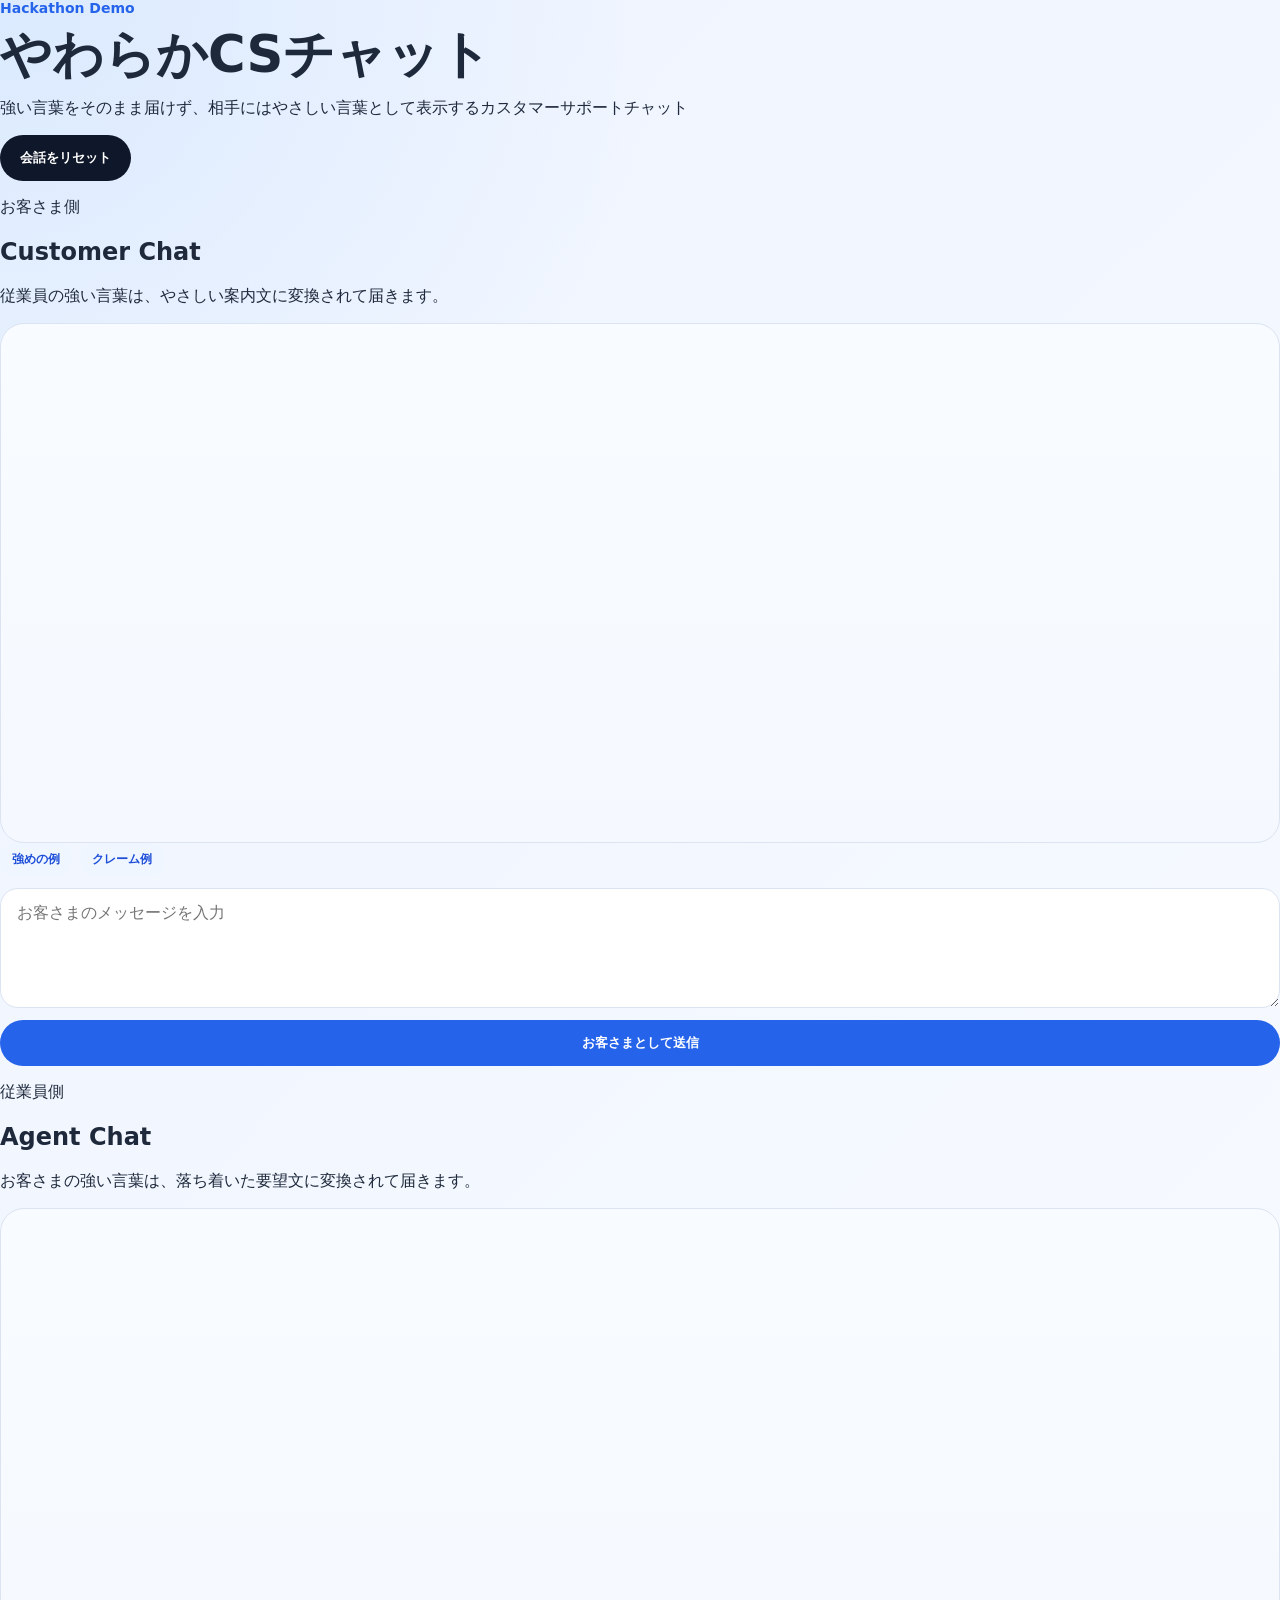
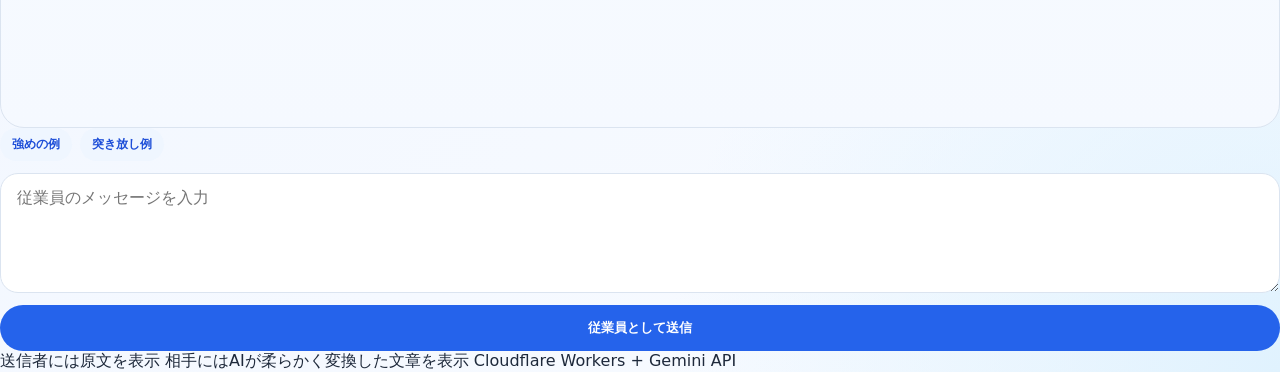
==== public/index.html @ aa4e340b "Refactor HTML structure for customer support chat" ====
<!DOCTYPE html>
<html lang="ja">
<head>
  <meta charset="UTF-8" />
  <meta name="viewport" content="width=device-width, initial-scale=1.0" />
  <title>やわらかCSチャット</title>
  <link rel="stylesheet" href="styles.css" />
</head>
<body>
  <main class="demo-page">
    <header class="top-bar">
      <div>
        <p class="eyebrow">Hackathon Demo</p>
        <h1>やわらかCSチャット</h1>
      </div>
      <p class="concept">
        強い言葉をそのまま届けず、相手にはやさしい言葉として表示するカスタマーサポートチャット
      </p>
      <button id="resetButton" class="reset-button" type="button">会話をリセット</button>
    </header>

    <section class="demo-grid">
      <!-- お客さま側 -->
      <section class="chat-panel customer-panel">
        <div class="panel-header">
          <div>
            <p class="role-chip customer">お客さま側</p>
            <h2>Customer Chat</h2>
          </div>
          <p class="panel-note">従業員の強い言葉は、やさしい案内文に変換されて届きます。</p>
        </div>

        <div id="customerMessages" class="message-list"></div>

        <form id="customerForm" class="composer">
          <div class="quick-row">
            <button type="button" class="quick-chip" data-target="customer" data-text="なんでまだ返事がないの？早くしてください。">
              強めの例
            </button>
            <button type="button" class="quick-chip" data-target="customer" data-text="説明がわかりにくいです。ちゃんと対応してください。">
              クレーム例
            </button>
          </div>

          <textarea
            id="customerInput"
            placeholder="お客さまのメッセージを入力"
            required
          ></textarea>

          <button id="customerSendButton" class="send-button customer-send" type="submit">
            お客さまとして送信
          </button>
        </form>
      </section>

      <!-- 従業員側 -->
      <section class="chat-panel agent-panel">
        <div class="panel-header">
          <div>
            <p class="role-chip agent">従業員側</p>
            <h2>Agent Chat</h2>
          </div>
          <p class="panel-note">お客さまの強い言葉は、落ち着いた要望文に変換されて届きます。</p>
        </div>

        <div id="agentMessages" class="message-list"></div>

        <form id="agentForm" class="composer">
          <div class="quick-row">
            <button type="button" class="quick-chip" data-target="agent" data-text="その言い方では対応できません。必要事項を先に送ってください。">
              強めの例
            </button>
            <button type="button" class="quick-chip" data-target="agent" data-text="こちらでは確認できません。自分で調べてください。">
              突き放し例
            </button>
          </div>

          <textarea
            id="agentInput"
            placeholder="従業員のメッセージを入力"
            required
          ></textarea>

          <button id="agentSendButton" class="send-button agent-send" type="submit">
            従業員として送信
          </button>
        </form>
      </section>
    </section>

    <footer class="bottom-caption">
      <span>送信者には原文を表示</span>
      <span>相手にはAIが柔らかく変換した文章を表示</span>
      <span>Cloudflare Workers + Gemini API</span>
    </footer>
  </main>

  <script src="script.js"></script>
</body>
</html>
---- public/styles.css ----
* {
  box-sizing: border-box;
}

:root {
  --bg1: #eef4ff;
  --bg2: #f8fbff;
  --card: rgba(255, 255, 255, 0.88);
  --line: #dbe4f0;
  --text: #1e293b;
  --sub: #64748b;
  --primary: #2563eb;
  --primary-soft: #dbeafe;
  --green: #16a34a;
  --green-soft: #dcfce7;
  --orange: #f59e0b;
  --orange-soft: #fef3c7;
  --shadow: 0 20px 50px rgba(15, 23, 42, 0.10);
}

body {
  margin: 0;
  font-family: system-ui, -apple-system, BlinkMacSystemFont, "Segoe UI", sans-serif;
  color: var(--text);
  background:
    radial-gradient(circle at top left, #dbeafe 0, transparent 28%),
    radial-gradient(circle at bottom right, #e0f2fe 0, transparent 26%),
    linear-gradient(135deg, var(--bg1), var(--bg2));
}

.page {
  width: min(1280px, 94%);
  margin: 0 auto;
  padding: 32px 0 48px;
}

.hero {
  display: grid;
  grid-template-columns: 1.5fr 1fr;
  gap: 24px;
  align-items: stretch;
  margin-bottom: 24px;
}

.hero-left,
.hero-right,
.chat-card,
.side-card {
  background: var(--card);
  border: 1px solid rgba(219, 228, 240, 0.9);
  border-radius: 28px;
  box-shadow: var(--shadow);
  backdrop-filter: blur(10px);
}

.hero-left {
  padding: 30px;
}

.hero-right {
  padding: 24px;
  display: flex;
  flex-direction: column;
  justify-content: space-between;
}

.eyebrow {
  margin: 0 0 10px;
  color: var(--primary);
  font-weight: 700;
  font-size: 14px;
}

h1 {
  margin: 0;
  font-size: clamp(30px, 4vw, 52px);
  line-height: 1.1;
}

.hero-text {
  margin: 16px 0 0;
  color: var(--sub);
  line-height: 1.8;
  max-width: 700px;
}

.role-box {
  display: grid;
  gap: 10px;
}

.role-label {
  font-size: 13px;
  color: var(--sub);
  font-weight: 700;
}

.role-badge {
  display: inline-flex;
  width: fit-content;
  padding: 10px 16px;
  border-radius: 999px;
  font-weight: 800;
  font-size: 14px;
}

.role-badge.customer {
  background: var(--orange-soft);
  color: #9a6700;
}

.role-badge.agent {
  background: var(--green-soft);
  color: #166534;
}

.room-chip {
  display: inline-flex;
  width: fit-content;
  padding: 8px 12px;
  border-radius: 999px;
  background: #eff6ff;
  color: #1d4ed8;
  font-size: 13px;
  font-weight: 700;
}

.tab-links {
  display: flex;
  flex-wrap: wrap;
  gap: 10px;
  margin-top: 18px;
}

.tab-link {
  text-decoration: none;
  background: #0f172a;
  color: #fff;
  padding: 12px 16px;
  border-radius: 999px;
  font-weight: 700;
  font-size: 14px;
}

.layout {
  display: grid;
  grid-template-columns: 1.7fr 0.9fr;
  gap: 24px;
}

.chat-card {
  padding: 20px;
  display: grid;
  gap: 16px;
}

.chat-header {
  display: flex;
  justify-content: space-between;
  align-items: flex-start;
  gap: 12px;
}

.chat-header h2 {
  margin: 0;
  font-size: 22px;
}

.chat-subtitle {
  margin: 8px 0 0;
  color: var(--sub);
  font-size: 14px;
}

.status-chip {
  white-space: nowrap;
  padding: 8px 12px;
  border-radius: 999px;
  background: var(--green-soft);
  color: #166534;
  font-size: 12px;
  font-weight: 800;
}

.message-list {
  height: 520px;
  overflow-y: auto;
  background: linear-gradient(180deg, #f8fbff, #f5f9ff);
  border: 1px solid var(--line);
  border-radius: 24px;
  padding: 18px;
  display: flex;
  flex-direction: column;
  gap: 14px;
}

.empty-state {
  margin: auto 0;
  text-align: center;
  color: var(--sub);
  line-height: 1.8;
}

.message-row {
  display: flex;
}

.message-row.self {
  justify-content: flex-end;
}

.message-row.other {
  justify-content: flex-start;
}

.message-bubble {
  max-width: 76%;
  padding: 14px 16px;
  border-radius: 22px;
  box-shadow: 0 8px 24px rgba(15, 23, 42, 0.05);
}

.message-row.self .message-bubble {
  background: #e0edff;
  color: #1e3a8a;
  border-bottom-right-radius: 8px;
}

.message-row.other .message-bubble {
  background: #ffffff;
  color: #1f2937;
  border: 1px solid #e5edf6;
  border-bottom-left-radius: 8px;
}

.message-meta {
  margin-bottom: 8px;
  font-size: 12px;
  color: var(--sub);
  font-weight: 700;
}

.message-text {
  line-height: 1.8;
  white-space: pre-wrap;
  word-break: break-word;
}

.ai-badge {
  display: inline-block;
  margin-top: 10px;
  padding: 5px 10px;
  border-radius: 999px;
  background: #ecfeff;
  color: #0f766e;
  font-size: 11px;
  font-weight: 800;
}

.composer {
  display: grid;
  gap: 12px;
}

.input-label {
  font-size: 14px;
  font-weight: 800;
}

.quick-row {
  display: flex;
  gap: 8px;
  flex-wrap: wrap;
}

.quick-chip {
  border: none;
  padding: 8px 12px;
  border-radius: 999px;
  background: #eff6ff;
  color: #1d4ed8;
  font-size: 12px;
  font-weight: 700;
  cursor: pointer;
}

textarea {
  width: 100%;
  min-height: 120px;
  resize: vertical;
  border: 1px solid var(--line);
  border-radius: 18px;
  padding: 14px 16px;
  font: inherit;
  color: var(--text);
  background: #fff;
  outline: none;
}

textarea:focus {
  border-color: #93c5fd;
  box-shadow: 0 0 0 4px rgba(147, 197, 253, 0.22);
}

.composer-footer {
  display: flex;
  justify-content: space-between;
  align-items: center;
  gap: 14px;
}

.helper-text {
  margin: 0;
  font-size: 13px;
  color: var(--sub);
  line-height: 1.7;
}

.send-button,
.reset-button {
  border: none;
  border-radius: 999px;
  padding: 14px 20px;
  font-weight: 800;
  cursor: pointer;
}

.send-button {
  background: var(--primary);
  color: #fff;
  min-width: 150px;
}

.send-button:disabled {
  opacity: 0.7;
  cursor: not-allowed;
}

.side-card {
  padding: 24px;
  display: grid;
  gap: 20px;
  align-content: start;
}

.side-card h3,
.side-card h4 {
  margin: 0;
}

.point-list,
.demo-box ol {
  margin: 0;
  padding-left: 20px;
  color: var(--sub);
  line-height: 1.8;
}

.demo-box {
  background: #f8fbff;
  border: 1px solid var(--line);
  border-radius: 18px;
  padding: 16px;
}

.reset-button {
  background: #0f172a;
  color: #fff;
}

@media (max-width: 980px) {
  .hero,
  .layout {
    grid-template-columns: 1fr;
  }

  .message-list {
    height: 420px;
  }
}

@media (max-width: 640px) {
  .page {
    width: 94%;
    padding: 18px 0 28px;
  }

  .hero-left,
  .hero-right,
  .chat-card,
  .side-card {
    border-radius: 22px;
  }

  .message-bubble {
    max-width: 90%;
  }

  .composer-footer {
    flex-direction: column;
    align-items: stretch;
  }

  .send-button,
  .reset-button {
    width: 100%;
  }
}

/* 上部の説明エリアを非表示 */
.hero {
  display: none;
}

/* 上部を消した分、余白を調整 */
.page {
  padding-top: 24px;
}
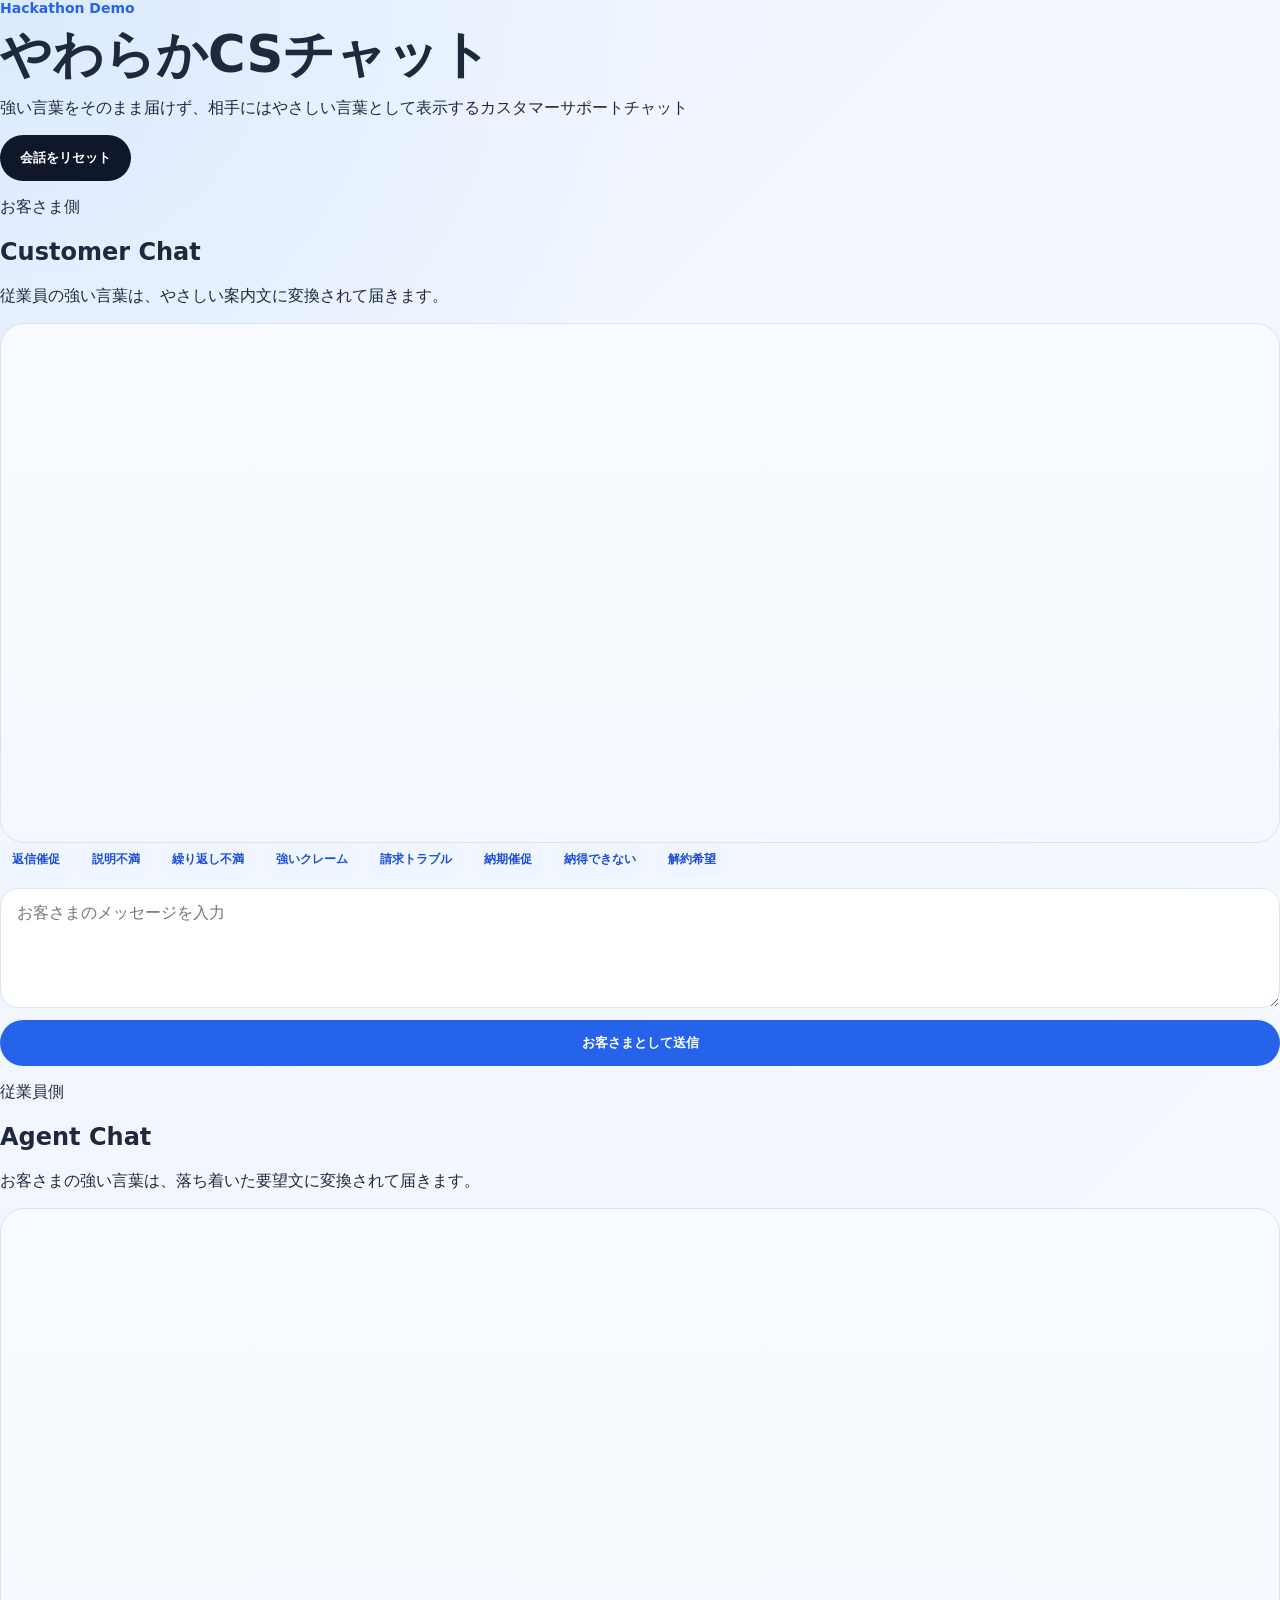
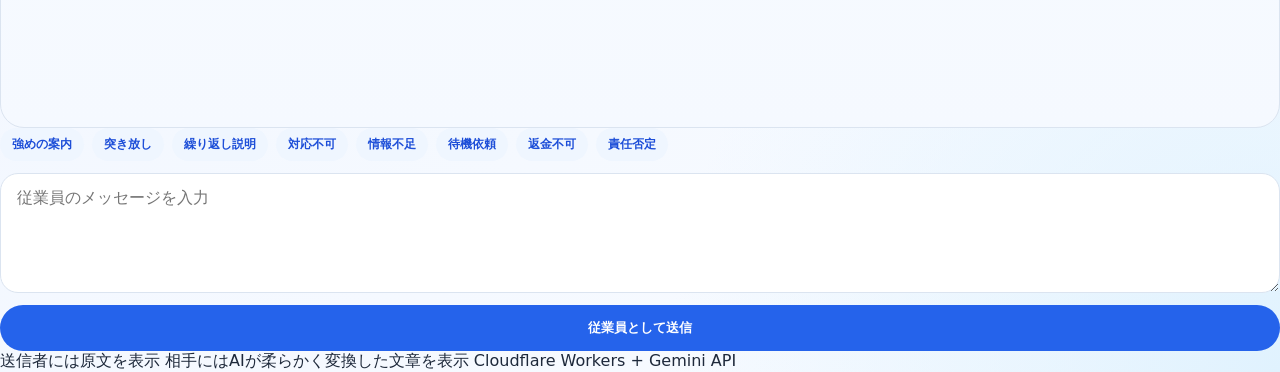
==== commit 6cc74d2b: "Improve layout and button text in index.html Refactor HTML structure and update button labels for cl" ====
--- a/public/index.html
+++ b/public/index.html
@@ -9,14 +9,18 @@
 <body>
   <main class="demo-page">
     <header class="top-bar">
-      <div>
+      <div class="title-area">
         <p class="eyebrow">Hackathon Demo</p>
         <h1>やわらかCSチャット</h1>
       </div>
+
       <p class="concept">
         強い言葉をそのまま届けず、相手にはやさしい言葉として表示するカスタマーサポートチャット
       </p>
-      <button id="resetButton" class="reset-button" type="button">会話をリセット</button>
+
+      <button id="resetButton" class="reset-button" type="button">
+        会話をリセット
+      </button>
     </header>
 
     <section class="demo-grid">
@@ -27,18 +31,85 @@
             <p class="role-chip customer">お客さま側</p>
             <h2>Customer Chat</h2>
           </div>
-          <p class="panel-note">従業員の強い言葉は、やさしい案内文に変換されて届きます。</p>
+          <p class="panel-note">
+            従業員の強い言葉は、やさしい案内文に変換されて届きます。
+          </p>
         </div>
 
         <div id="customerMessages" class="message-list"></div>
 
         <form id="customerForm" class="composer">
           <div class="quick-row">
-            <button type="button" class="quick-chip" data-target="customer" data-text="なんでまだ返事がないの？早くしてください。">
-              強めの例
-            </button>
-            <button type="button" class="quick-chip" data-target="customer" data-text="説明がわかりにくいです。ちゃんと対応してください。">
-              クレーム例
+            <button
+              type="button"
+              class="quick-chip"
+              data-target="customer"
+              data-text="なんでまだ返事がないの？早くしてください。"
+            >
+              返信催促
+            </button>
+
+            <button
+              type="button"
+              class="quick-chip"
+              data-target="customer"
+              data-text="説明がわかりにくいです。ちゃんと対応してください。"
+            >
+              説明不満
+            </button>
+
+            <button
+              type="button"
+              class="quick-chip"
+              data-target="customer"
+              data-text="前にも言いましたよね？何回同じことを聞くんですか？"
+            >
+              繰り返し不満
+            </button>
+
+            <button
+              type="button"
+              class="quick-chip"
+              data-target="customer"
+              data-text="この対応はひどすぎます。責任者を出してください。"
+            >
+              強いクレーム
+            </button>
+
+            <button
+              type="button"
+              class="quick-chip"
+              data-target="customer"
+              data-text="請求金額がおかしいです。すぐに確認してください。"
+            >
+              請求トラブル
+            </button>
+
+            <button
+              type="button"
+              class="quick-chip"
+              data-target="customer"
+              data-text="いつまで待たせるんですか？今日中に対応してください。"
+            >
+              納期催促
+            </button>
+
+            <button
+              type="button"
+              class="quick-chip"
+              data-target="customer"
+              data-text="全然納得できません。ちゃんと説明してください。"
+            >
+              納得できない
+            </button>
+
+            <button
+              type="button"
+              class="quick-chip"
+              data-target="customer"
+              data-text="もういいです。解約したいので手続きを進めてください。"
+            >
+              解約希望
             </button>
           </div>
 
@@ -61,18 +132,85 @@
             <p class="role-chip agent">従業員側</p>
             <h2>Agent Chat</h2>
           </div>
-          <p class="panel-note">お客さまの強い言葉は、落ち着いた要望文に変換されて届きます。</p>
+          <p class="panel-note">
+            お客さまの強い言葉は、落ち着いた要望文に変換されて届きます。
+          </p>
         </div>
 
         <div id="agentMessages" class="message-list"></div>
 
         <form id="agentForm" class="composer">
           <div class="quick-row">
-            <button type="button" class="quick-chip" data-target="agent" data-text="その言い方では対応できません。必要事項を先に送ってください。">
-              強めの例
-            </button>
-            <button type="button" class="quick-chip" data-target="agent" data-text="こちらでは確認できません。自分で調べてください。">
-              突き放し例
+            <button
+              type="button"
+              class="quick-chip"
+              data-target="agent"
+              data-text="その言い方では対応できません。必要事項を先に送ってください。"
+            >
+              強めの案内
+            </button>
+
+            <button
+              type="button"
+              class="quick-chip"
+              data-target="agent"
+              data-text="こちらでは確認できません。自分で調べてください。"
+            >
+              突き放し
+            </button>
+
+            <button
+              type="button"
+              class="quick-chip"
+              data-target="agent"
+              data-text="何度も同じ説明をしています。もう一度確認してください。"
+            >
+              繰り返し説明
+            </button>
+
+            <button
+              type="button"
+              class="quick-chip"
+              data-target="agent"
+              data-text="それは対応できません。規約に書いてあります。"
+            >
+              対応不可
+            </button>
+
+            <button
+              type="button"
+              class="quick-chip"
+              data-target="agent"
+              data-text="情報が足りないので、これでは調査できません。"
+            >
+              情報不足
+            </button>
+
+            <button
+              type="button"
+              class="quick-chip"
+              data-target="agent"
+              data-text="順番に対応しているので待ってください。"
+            >
+              待機依頼
+            </button>
+
+            <button
+              type="button"
+              class="quick-chip"
+              data-target="agent"
+              data-text="返金はできません。ご了承ください。"
+            >
+              返金不可
+            </button>
+
+            <button
+              type="button"
+              class="quick-chip"
+              data-target="agent"
+              data-text="こちらのミスではないため、対応できません。"
+            >
+              責任否定
             </button>
           </div>
 
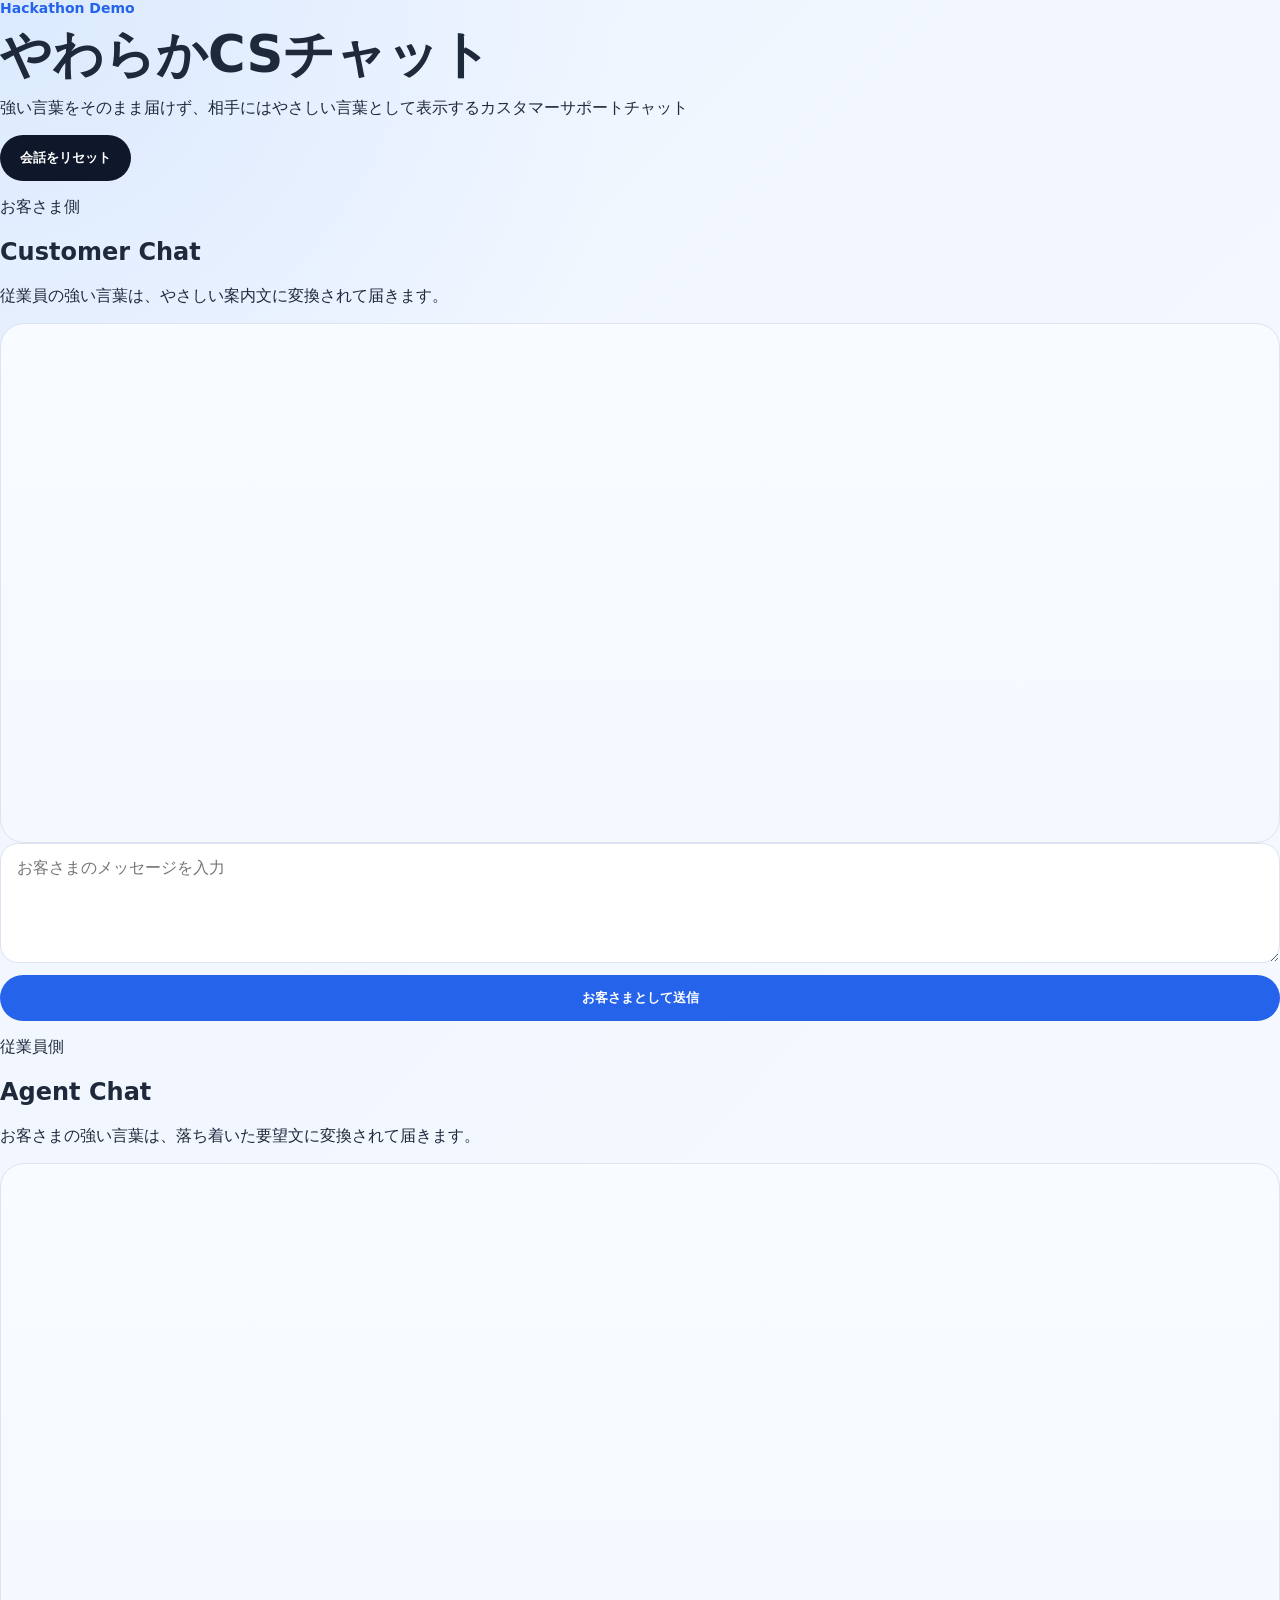
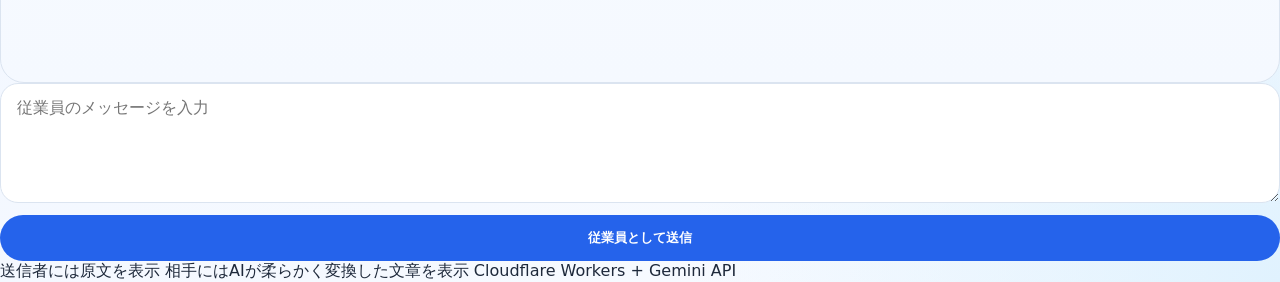
==== commit bf6f13a7: "Update index.html" ====
--- a/public/index.html
+++ b/public/index.html
@@ -39,80 +39,6 @@
         <div id="customerMessages" class="message-list"></div>
 
         <form id="customerForm" class="composer">
-          <div class="quick-row">
-            <button
-              type="button"
-              class="quick-chip"
-              data-target="customer"
-              data-text="なんでまだ返事がないの？早くしてください。"
-            >
-              返信催促
-            </button>
-
-            <button
-              type="button"
-              class="quick-chip"
-              data-target="customer"
-              data-text="説明がわかりにくいです。ちゃんと対応してください。"
-            >
-              説明不満
-            </button>
-
-            <button
-              type="button"
-              class="quick-chip"
-              data-target="customer"
-              data-text="前にも言いましたよね？何回同じことを聞くんですか？"
-            >
-              繰り返し不満
-            </button>
-
-            <button
-              type="button"
-              class="quick-chip"
-              data-target="customer"
-              data-text="この対応はひどすぎます。責任者を出してください。"
-            >
-              強いクレーム
-            </button>
-
-            <button
-              type="button"
-              class="quick-chip"
-              data-target="customer"
-              data-text="請求金額がおかしいです。すぐに確認してください。"
-            >
-              請求トラブル
-            </button>
-
-            <button
-              type="button"
-              class="quick-chip"
-              data-target="customer"
-              data-text="いつまで待たせるんですか？今日中に対応してください。"
-            >
-              納期催促
-            </button>
-
-            <button
-              type="button"
-              class="quick-chip"
-              data-target="customer"
-              data-text="全然納得できません。ちゃんと説明してください。"
-            >
-              納得できない
-            </button>
-
-            <button
-              type="button"
-              class="quick-chip"
-              data-target="customer"
-              data-text="もういいです。解約したいので手続きを進めてください。"
-            >
-              解約希望
-            </button>
-          </div>
-
           <textarea
             id="customerInput"
             placeholder="お客さまのメッセージを入力"
@@ -140,80 +66,6 @@
         <div id="agentMessages" class="message-list"></div>
 
         <form id="agentForm" class="composer">
-          <div class="quick-row">
-            <button
-              type="button"
-              class="quick-chip"
-              data-target="agent"
-              data-text="その言い方では対応できません。必要事項を先に送ってください。"
-            >
-              強めの案内
-            </button>
-
-            <button
-              type="button"
-              class="quick-chip"
-              data-target="agent"
-              data-text="こちらでは確認できません。自分で調べてください。"
-            >
-              突き放し
-            </button>
-
-            <button
-              type="button"
-              class="quick-chip"
-              data-target="agent"
-              data-text="何度も同じ説明をしています。もう一度確認してください。"
-            >
-              繰り返し説明
-            </button>
-
-            <button
-              type="button"
-              class="quick-chip"
-              data-target="agent"
-              data-text="それは対応できません。規約に書いてあります。"
-            >
-              対応不可
-            </button>
-
-            <button
-              type="button"
-              class="quick-chip"
-              data-target="agent"
-              data-text="情報が足りないので、これでは調査できません。"
-            >
-              情報不足
-            </button>
-
-            <button
-              type="button"
-              class="quick-chip"
-              data-target="agent"
-              data-text="順番に対応しているので待ってください。"
-            >
-              待機依頼
-            </button>
-
-            <button
-              type="button"
-              class="quick-chip"
-              data-target="agent"
-              data-text="返金はできません。ご了承ください。"
-            >
-              返金不可
-            </button>
-
-            <button
-              type="button"
-              class="quick-chip"
-              data-target="agent"
-              data-text="こちらのミスではないため、対応できません。"
-            >
-              責任否定
-            </button>
-          </div>
-
           <textarea
             id="agentInput"
             placeholder="従業員のメッセージを入力"
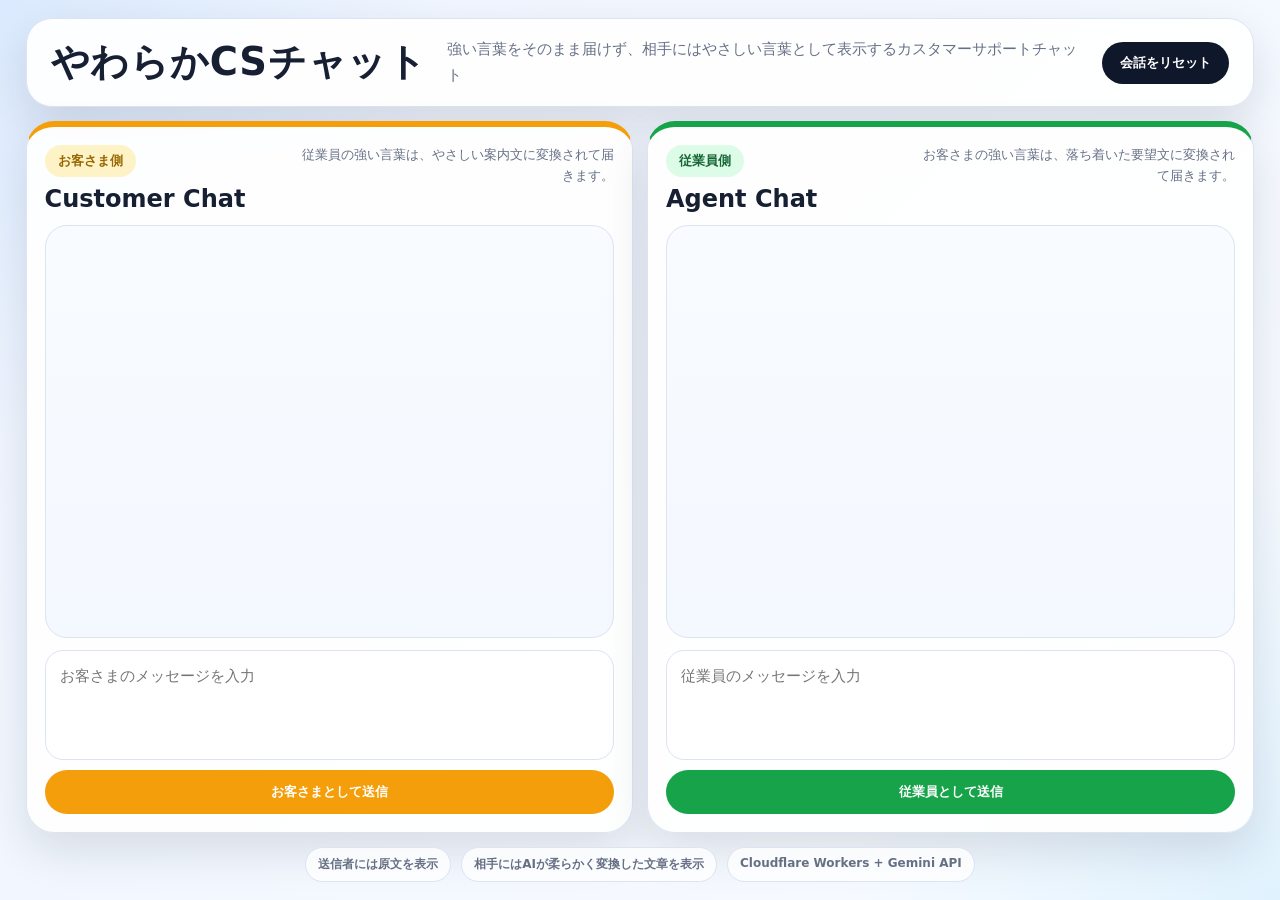
==== commit 231c34db: "Update index.html" ====
--- a/public/index.html
+++ b/public/index.html
@@ -10,7 +10,6 @@
   <main class="demo-page">
     <header class="top-bar">
       <div class="title-area">
-        <p class="eyebrow">Hackathon Demo</p>
         <h1>やわらかCSチャット</h1>
       </div>
 
--- a/public/styles.css
+++ b/public/styles.css
@@ -3,204 +3,205 @@
 }
 
 :root {
-  --bg1: #eef4ff;
-  --bg2: #f8fbff;
-  --card: rgba(255, 255, 255, 0.88);
+  --bg: #eef4ff;
+  --card: rgba(255, 255, 255, 0.94);
   --line: #dbe4f0;
-  --text: #1e293b;
-  --sub: #64748b;
-  --primary: #2563eb;
-  --primary-soft: #dbeafe;
+  --text: #172033;
+  --sub: #667085;
+
+  --blue: #2563eb;
+  --blue-soft: #dbeafe;
+
+  --orange: #f59e0b;
+  --orange-soft: #fef3c7;
+
   --green: #16a34a;
   --green-soft: #dcfce7;
-  --orange: #f59e0b;
-  --orange-soft: #fef3c7;
-  --shadow: 0 20px 50px rgba(15, 23, 42, 0.10);
-}
-
+
+  --dark: #0f172a;
+  --shadow: 0 18px 45px rgba(15, 23, 42, 0.12);
+}
+
+html,
 body {
   margin: 0;
+  min-height: 100%;
   font-family: system-ui, -apple-system, BlinkMacSystemFont, "Segoe UI", sans-serif;
   color: var(--text);
   background:
     radial-gradient(circle at top left, #dbeafe 0, transparent 28%),
-    radial-gradient(circle at bottom right, #e0f2fe 0, transparent 26%),
-    linear-gradient(135deg, var(--bg1), var(--bg2));
-}
-
-.page {
-  width: min(1280px, 94%);
+    radial-gradient(circle at bottom right, #e0f2fe 0, transparent 28%),
+    linear-gradient(135deg, #eef4ff, #f8fbff);
+}
+
+body {
+  overflow: hidden;
+}
+
+.demo-page {
+  width: min(1480px, 96vw);
+  height: 100vh;
   margin: 0 auto;
-  padding: 32px 0 48px;
-}
-
-.hero {
+  padding: 18px 0;
   display: grid;
-  grid-template-columns: 1.5fr 1fr;
-  gap: 24px;
-  align-items: stretch;
-  margin-bottom: 24px;
-}
-
-.hero-left,
-.hero-right,
-.chat-card,
-.side-card {
+  grid-template-rows: auto 1fr auto;
+  gap: 14px;
+}
+
+.top-bar {
+  display: grid;
+  grid-template-columns: auto 1fr auto;
+  align-items: center;
+  gap: 20px;
   background: var(--card);
-  border: 1px solid rgba(219, 228, 240, 0.9);
+  border: 1px solid var(--line);
+  border-radius: 26px;
+  padding: 18px 24px;
+  box-shadow: var(--shadow);
+}
+
+.title-area {
+  min-width: 360px;
+}
+
+.eyebrow {
+  margin: 0 0 4px;
+  color: var(--blue);
+  font-size: 13px;
+  font-weight: 800;
+  letter-spacing: 0.04em;
+}
+
+h1 {
+  margin: 0;
+  font-size: clamp(28px, 3vw, 44px);
+  line-height: 1.1;
+  letter-spacing: 0.02em;
+}
+
+.concept {
+  margin: 0;
+  color: var(--sub);
+  line-height: 1.7;
+  font-size: 15px;
+}
+
+.reset-button {
+  border: none;
+  border-radius: 999px;
+  padding: 12px 18px;
+  background: var(--dark);
+  color: #fff;
+  font-weight: 800;
+  cursor: pointer;
+  white-space: nowrap;
+  transition: transform 0.15s ease, opacity 0.15s ease;
+}
+
+.reset-button:hover {
+  transform: translateY(-1px);
+}
+
+.demo-grid {
+  min-height: 0;
+  display: grid;
+  grid-template-columns: 1fr 1fr;
+  gap: 14px;
+}
+
+.chat-panel {
+  min-height: 0;
+  display: grid;
+  grid-template-rows: auto 1fr auto;
+  gap: 12px;
+  background: var(--card);
+  border: 1px solid var(--line);
   border-radius: 28px;
+  padding: 18px;
   box-shadow: var(--shadow);
-  backdrop-filter: blur(10px);
-}
-
-.hero-left {
-  padding: 30px;
-}
-
-.hero-right {
-  padding: 24px;
+}
+
+.customer-panel {
+  border-top: 6px solid var(--orange);
+}
+
+.agent-panel {
+  border-top: 6px solid var(--green);
+}
+
+.panel-header {
+  display: flex;
+  justify-content: space-between;
+  gap: 14px;
+  align-items: flex-start;
+}
+
+.panel-header h2 {
+  margin: 8px 0 0;
+  font-size: 24px;
+}
+
+.role-chip {
+  display: inline-flex;
+  width: fit-content;
+  margin: 0;
+  padding: 7px 13px;
+  border-radius: 999px;
+  font-size: 13px;
+  font-weight: 900;
+}
+
+.role-chip.customer {
+  background: var(--orange-soft);
+  color: #9a6700;
+}
+
+.role-chip.agent {
+  background: var(--green-soft);
+  color: #166534;
+}
+
+.panel-note {
+  max-width: 320px;
+  margin: 0;
+  color: var(--sub);
+  font-size: 13px;
+  line-height: 1.6;
+  text-align: right;
+}
+
+.message-list {
+  min-height: 0;
+  overflow-y: auto;
   display: flex;
   flex-direction: column;
-  justify-content: space-between;
-}
-
-.eyebrow {
-  margin: 0 0 10px;
-  color: var(--primary);
-  font-weight: 700;
-  font-size: 14px;
-}
-
-h1 {
-  margin: 0;
-  font-size: clamp(30px, 4vw, 52px);
-  line-height: 1.1;
-}
-
-.hero-text {
-  margin: 16px 0 0;
-  color: var(--sub);
-  line-height: 1.8;
-  max-width: 700px;
-}
-
-.role-box {
-  display: grid;
-  gap: 10px;
-}
-
-.role-label {
-  font-size: 13px;
-  color: var(--sub);
-  font-weight: 700;
-}
-
-.role-badge {
-  display: inline-flex;
-  width: fit-content;
-  padding: 10px 16px;
-  border-radius: 999px;
-  font-weight: 800;
-  font-size: 14px;
-}
-
-.role-badge.customer {
-  background: var(--orange-soft);
-  color: #9a6700;
-}
-
-.role-badge.agent {
-  background: var(--green-soft);
-  color: #166534;
-}
-
-.room-chip {
-  display: inline-flex;
-  width: fit-content;
-  padding: 8px 12px;
-  border-radius: 999px;
-  background: #eff6ff;
-  color: #1d4ed8;
-  font-size: 13px;
-  font-weight: 700;
-}
-
-.tab-links {
-  display: flex;
-  flex-wrap: wrap;
-  gap: 10px;
-  margin-top: 18px;
-}
-
-.tab-link {
-  text-decoration: none;
-  background: #0f172a;
-  color: #fff;
-  padding: 12px 16px;
-  border-radius: 999px;
-  font-weight: 700;
-  font-size: 14px;
-}
-
-.layout {
-  display: grid;
-  grid-template-columns: 1.7fr 0.9fr;
-  gap: 24px;
-}
-
-.chat-card {
-  padding: 20px;
-  display: grid;
-  gap: 16px;
-}
-
-.chat-header {
-  display: flex;
-  justify-content: space-between;
-  align-items: flex-start;
   gap: 12px;
-}
-
-.chat-header h2 {
-  margin: 0;
-  font-size: 22px;
-}
-
-.chat-subtitle {
-  margin: 8px 0 0;
-  color: var(--sub);
-  font-size: 14px;
-}
-
-.status-chip {
-  white-space: nowrap;
-  padding: 8px 12px;
-  border-radius: 999px;
-  background: var(--green-soft);
-  color: #166534;
-  font-size: 12px;
-  font-weight: 800;
-}
-
-.message-list {
-  height: 520px;
-  overflow-y: auto;
-  background: linear-gradient(180deg, #f8fbff, #f5f9ff);
+  padding: 16px;
+  background: linear-gradient(180deg, #f8fbff, #f4f8ff);
   border: 1px solid var(--line);
-  border-radius: 24px;
-  padding: 18px;
-  display: flex;
-  flex-direction: column;
-  gap: 14px;
+  border-radius: 22px;
+}
+
+.message-list::-webkit-scrollbar {
+  width: 8px;
+}
+
+.message-list::-webkit-scrollbar-thumb {
+  background: #cbd5e1;
+  border-radius: 999px;
 }
 
 .empty-state {
-  margin: auto 0;
+  margin: auto;
   text-align: center;
   color: var(--sub);
   line-height: 1.8;
 }
 
+.empty-state p {
+  margin: 4px 0;
+}
+
 .message-row {
   display: flex;
 }
@@ -214,87 +215,78 @@
 }
 
 .message-bubble {
-  max-width: 76%;
-  padding: 14px 16px;
-  border-radius: 22px;
-  box-shadow: 0 8px 24px rgba(15, 23, 42, 0.05);
+  max-width: 78%;
+  padding: 12px 14px;
+  border-radius: 20px;
+  box-shadow: 0 8px 22px rgba(15, 23, 42, 0.06);
 }
 
 .message-row.self .message-bubble {
   background: #e0edff;
   color: #1e3a8a;
-  border-bottom-right-radius: 8px;
+  border-bottom-right-radius: 7px;
 }
 
 .message-row.other .message-bubble {
   background: #ffffff;
   color: #1f2937;
   border: 1px solid #e5edf6;
-  border-bottom-left-radius: 8px;
+  border-bottom-left-radius: 7px;
 }
 
 .message-meta {
-  margin-bottom: 8px;
-  font-size: 12px;
+  margin-bottom: 6px;
+  font-size: 11px;
   color: var(--sub);
-  font-weight: 700;
+  font-weight: 800;
 }
 
 .message-text {
-  line-height: 1.8;
+  font-size: 15px;
+  line-height: 1.7;
   white-space: pre-wrap;
   word-break: break-word;
 }
 
 .ai-badge {
   display: inline-block;
-  margin-top: 10px;
-  padding: 5px 10px;
+  margin-top: 8px;
+  padding: 5px 9px;
   border-radius: 999px;
   background: #ecfeff;
   color: #0f766e;
-  font-size: 11px;
-  font-weight: 800;
+  font-size: 10px;
+  font-weight: 900;
+}
+
+.original-badge {
+  display: inline-block;
+  margin-top: 8px;
+  padding: 5px 9px;
+  border-radius: 999px;
+  background: #eff6ff;
+  color: #1d4ed8;
+  font-size: 10px;
+  font-weight: 900;
 }
 
 .composer {
   display: grid;
-  gap: 12px;
-}
-
-.input-label {
-  font-size: 14px;
-  font-weight: 800;
-}
-
-.quick-row {
-  display: flex;
-  gap: 8px;
-  flex-wrap: wrap;
-}
-
-.quick-chip {
-  border: none;
-  padding: 8px 12px;
-  border-radius: 999px;
-  background: #eff6ff;
-  color: #1d4ed8;
-  font-size: 12px;
-  font-weight: 700;
-  cursor: pointer;
+  gap: 10px;
 }
 
 textarea {
   width: 100%;
-  min-height: 120px;
-  resize: vertical;
+  height: 110px;
+  resize: none;
   border: 1px solid var(--line);
   border-radius: 18px;
-  padding: 14px 16px;
+  padding: 13px 14px;
   font: inherit;
-  color: var(--text);
+  font-size: 15px;
+  line-height: 1.6;
+  outline: none;
   background: #fff;
-  outline: none;
 }
 
 textarea:focus {
@@ -302,118 +294,111 @@
   box-shadow: 0 0 0 4px rgba(147, 197, 253, 0.22);
 }
 
-.composer-footer {
+.send-button {
+  border: none;
+  border-radius: 999px;
+  padding: 13px 18px;
+  color: #fff;
+  font-weight: 900;
+  cursor: pointer;
+  transition: transform 0.15s ease, opacity 0.15s ease;
+}
+
+.send-button:hover {
+  transform: translateY(-1px);
+}
+
+.send-button:disabled {
+  opacity: 0.65;
+  cursor: not-allowed;
+  transform: none;
+}
+
+.customer-send {
+  background: var(--orange);
+}
+
+.agent-send {
+  background: var(--green);
+}
+
+.bottom-caption {
   display: flex;
-  justify-content: space-between;
-  align-items: center;
-  gap: 14px;
-}
-
-.helper-text {
-  margin: 0;
-  font-size: 13px;
+  justify-content: center;
+  gap: 10px;
+  flex-wrap: wrap;
+}
+
+.bottom-caption span {
+  display: inline-flex;
+  padding: 8px 12px;
+  border-radius: 999px;
+  background: rgba(255, 255, 255, 0.8);
+  border: 1px solid var(--line);
   color: var(--sub);
-  line-height: 1.7;
-}
-
-.send-button,
-.reset-button {
-  border: none;
-  border-radius: 999px;
-  padding: 14px 20px;
+  font-size: 12px;
   font-weight: 800;
-  cursor: pointer;
-}
-
-.send-button {
-  background: var(--primary);
-  color: #fff;
-  min-width: 150px;
-}
-
-.send-button:disabled {
-  opacity: 0.7;
-  cursor: not-allowed;
-}
-
-.side-card {
-  padding: 24px;
-  display: grid;
-  gap: 20px;
-  align-content: start;
-}
-
-.side-card h3,
-.side-card h4 {
-  margin: 0;
-}
-
-.point-list,
-.demo-box ol {
-  margin: 0;
-  padding-left: 20px;
-  color: var(--sub);
-  line-height: 1.8;
-}
-
-.demo-box {
-  background: #f8fbff;
-  border: 1px solid var(--line);
-  border-radius: 18px;
-  padding: 16px;
-}
-
-.reset-button {
-  background: #0f172a;
-  color: #fff;
-}
-
-@media (max-width: 980px) {
-  .hero,
-  .layout {
+}
+
+@media (max-width: 1100px) {
+  body {
+    overflow: auto;
+  }
+
+  .demo-page {
+    height: auto;
+  }
+
+  .top-bar {
     grid-template-columns: 1fr;
   }
 
+  .title-area {
+    min-width: 0;
+  }
+
+  .demo-grid {
+    grid-template-columns: 1fr;
+  }
+
   .message-list {
-    height: 420px;
+    height: 360px;
+  }
+
+  .panel-note {
+    text-align: left;
   }
 }
 
 @media (max-width: 640px) {
-  .page {
-    width: 94%;
-    padding: 18px 0 28px;
-  }
-
-  .hero-left,
-  .hero-right,
-  .chat-card,
-  .side-card {
+  .demo-page {
+    width: 94vw;
+    padding: 12px 0;
+  }
+
+  .top-bar,
+  .chat-panel {
     border-radius: 22px;
+    padding: 16px;
+  }
+
+  h1 {
+    font-size: 30px;
+  }
+
+  .concept {
+    font-size: 14px;
+  }
+
+  .panel-header {
+    flex-direction: column;
   }
 
   .message-bubble {
-    max-width: 90%;
-  }
-
-  .composer-footer {
-    flex-direction: column;
-    align-items: stretch;
-  }
-
-  .send-button,
-  .reset-button {
-    width: 100%;
-  }
-}
-
-/* 上部の説明エリアを非表示 */
-.hero {
-  display: none;
-}
-
-/* 上部を消した分、余白を調整 */
-.page {
-  padding-top: 24px;
-}
-
+    max-width: 92%;
+  }
+
+  .bottom-caption {
+    display: none;
+  }
+}
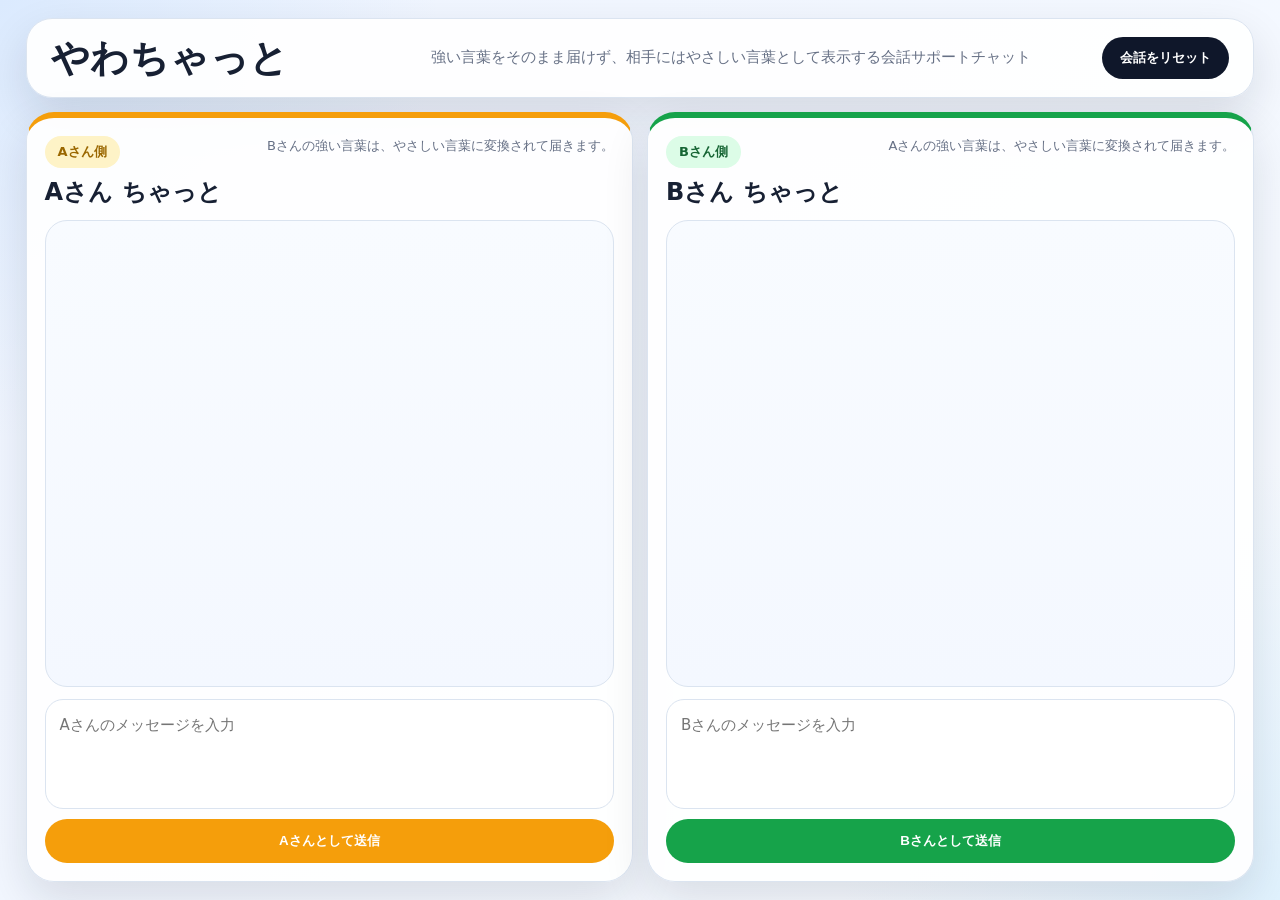
==== commit 61bede9f: "Change 'Chat' to 'ちゃっと' in index.html" ====
--- a/public/index.html
+++ b/public/index.html
@@ -3,18 +3,18 @@
 <head>
   <meta charset="UTF-8" />
   <meta name="viewport" content="width=device-width, initial-scale=1.0" />
-  <title>やわらかCSチャット</title>
+  <title>やわらか会話チャット</title>
   <link rel="stylesheet" href="styles.css" />
 </head>
 <body>
   <main class="demo-page">
     <header class="top-bar">
       <div class="title-area">
-        <h1>やわらかCSチャット</h1>
+        <h1>やわちゃっと</h1>
       </div>
 
       <p class="concept">
-        強い言葉をそのまま届けず、相手にはやさしい言葉として表示するカスタマーサポートチャット
+        強い言葉をそのまま届けず、相手にはやさしい言葉として表示する会話サポートチャット
       </p>
 
       <button id="resetButton" class="reset-button" type="button">
@@ -23,15 +23,15 @@
     </header>
 
     <section class="demo-grid">
-      <!-- お客さま側 -->
+      <!-- Aさん側 -->
       <section class="chat-panel customer-panel">
         <div class="panel-header">
           <div>
-            <p class="role-chip customer">お客さま側</p>
-            <h2>Customer Chat</h2>
+            <p class="role-chip customer">Aさん側</p>
+            <h2>Aさん ちゃっと</h2>
           </div>
           <p class="panel-note">
-            従業員の強い言葉は、やさしい案内文に変換されて届きます。
+            Bさんの強い言葉は、やさしい言葉に変換されて届きます。
           </p>
         </div>
 
@@ -40,25 +40,25 @@
         <form id="customerForm" class="composer">
           <textarea
             id="customerInput"
-            placeholder="お客さまのメッセージを入力"
+            placeholder="Aさんのメッセージを入力"
             required
           ></textarea>
 
           <button id="customerSendButton" class="send-button customer-send" type="submit">
-            お客さまとして送信
+            Aさんとして送信
           </button>
         </form>
       </section>
 
-      <!-- 従業員側 -->
+      <!-- Bさん側 -->
       <section class="chat-panel agent-panel">
         <div class="panel-header">
           <div>
-            <p class="role-chip agent">従業員側</p>
-            <h2>Agent Chat</h2>
+            <p class="role-chip agent">Bさん側</p>
+            <h2>Bさん ちゃっと</h2>
           </div>
           <p class="panel-note">
-            お客さまの強い言葉は、落ち着いた要望文に変換されて届きます。
+            Aさんの強い言葉は、やさしい言葉に変換されて届きます。
           </p>
         </div>
 
@@ -67,22 +67,16 @@
         <form id="agentForm" class="composer">
           <textarea
             id="agentInput"
-            placeholder="従業員のメッセージを入力"
+            placeholder="Bさんのメッセージを入力"
             required
           ></textarea>
 
           <button id="agentSendButton" class="send-button agent-send" type="submit">
-            従業員として送信
+            Bさんとして送信
           </button>
         </form>
       </section>
     </section>
-
-    <footer class="bottom-caption">
-      <span>送信者には原文を表示</span>
-      <span>相手にはAIが柔らかく変換した文章を表示</span>
-      <span>Cloudflare Workers + Gemini API</span>
-    </footer>
   </main>
 
   <script src="script.js"></script>
--- a/public/styles.css
+++ b/public/styles.css
@@ -44,7 +44,7 @@
   margin: 0 auto;
   padding: 18px 0;
   display: grid;
-  grid-template-rows: auto 1fr auto;
+  grid-template-rows: auto 1fr;
   gap: 14px;
 }
 
@@ -149,6 +149,7 @@
   border-radius: 999px;
   font-size: 13px;
   font-weight: 900;
+  white-space: nowrap;
 }
 
 .role-chip.customer {
@@ -162,12 +163,16 @@
 }
 
 .panel-note {
-  max-width: 320px;
+  max-width: none;
   margin: 0;
   color: var(--sub);
   font-size: 13px;
   line-height: 1.6;
   text-align: right;
+  white-space: nowrap;
+  word-break: keep-all;
+  overflow-wrap: normal;
+  flex-shrink: 0;
 }
 
 .message-list {
@@ -322,24 +327,6 @@
   background: var(--green);
 }
 
-.bottom-caption {
-  display: flex;
-  justify-content: center;
-  gap: 10px;
-  flex-wrap: wrap;
-}
-
-.bottom-caption span {
-  display: inline-flex;
-  padding: 8px 12px;
-  border-radius: 999px;
-  background: rgba(255, 255, 255, 0.8);
-  border: 1px solid var(--line);
-  color: var(--sub);
-  font-size: 12px;
-  font-weight: 800;
-}
-
 @media (max-width: 1100px) {
   body {
     overflow: auto;
@@ -367,6 +354,10 @@
 
   .panel-note {
     text-align: left;
+    white-space: normal;
+    word-break: normal;
+    overflow-wrap: break-word;
+    flex-shrink: 1;
   }
 }
 
@@ -397,8 +388,4 @@
   .message-bubble {
     max-width: 92%;
   }
-
-  .bottom-caption {
-    display: none;
-  }
-}
+}
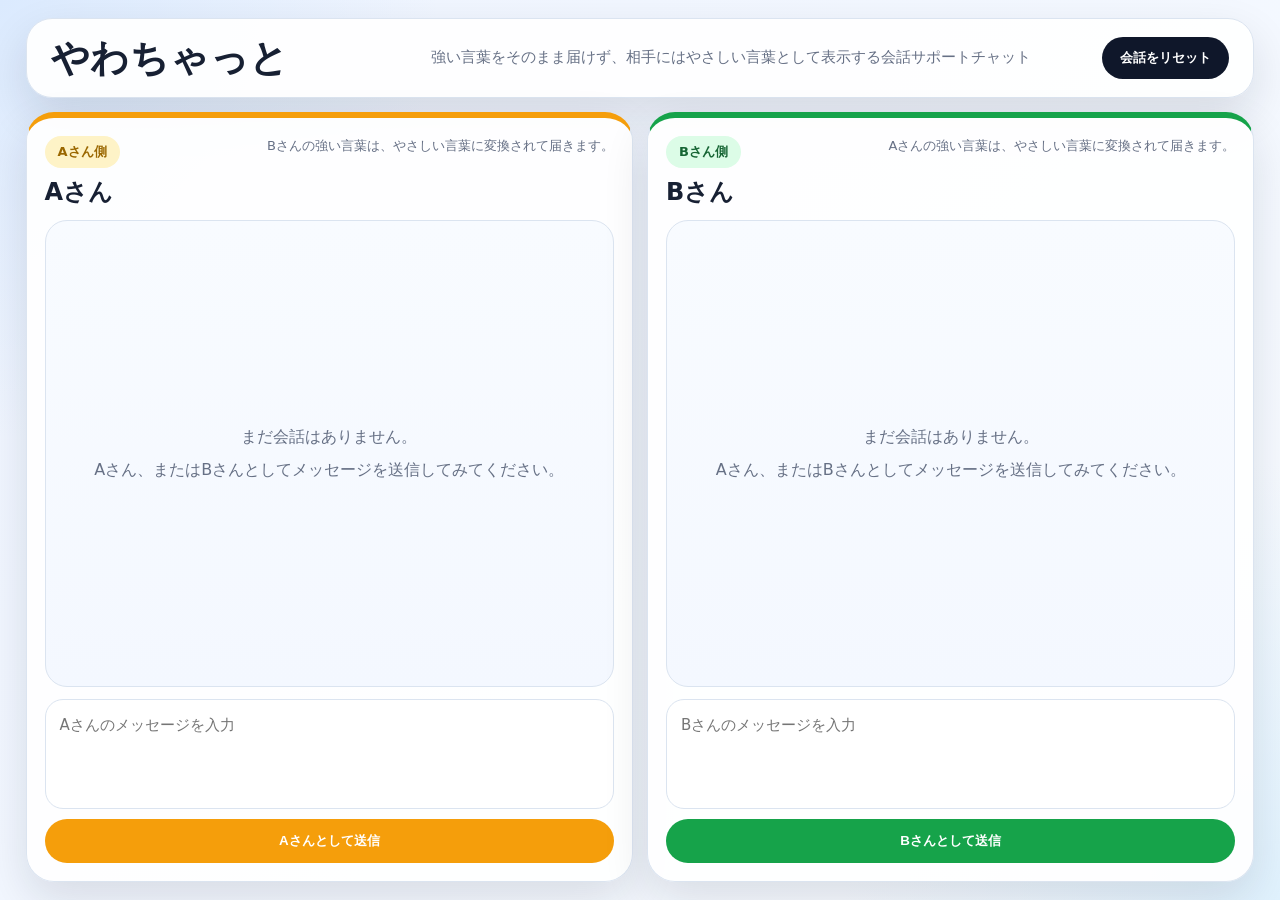
==== commit 51c65991: "Remove 'ちゃっと' from headers in chat panels" ====
--- a/public/index.html
+++ b/public/index.html
@@ -28,7 +28,7 @@
         <div class="panel-header">
           <div>
             <p class="role-chip customer">Aさん側</p>
-            <h2>Aさん ちゃっと</h2>
+            <h2>Aさん</h2>
           </div>
           <p class="panel-note">
             Bさんの強い言葉は、やさしい言葉に変換されて届きます。
@@ -55,7 +55,7 @@
         <div class="panel-header">
           <div>
             <p class="role-chip agent">Bさん側</p>
-            <h2>Bさん ちゃっと</h2>
+            <h2>Bさん</h2>
           </div>
           <p class="panel-note">
             Aさんの強い言葉は、やさしい言葉に変換されて届きます。
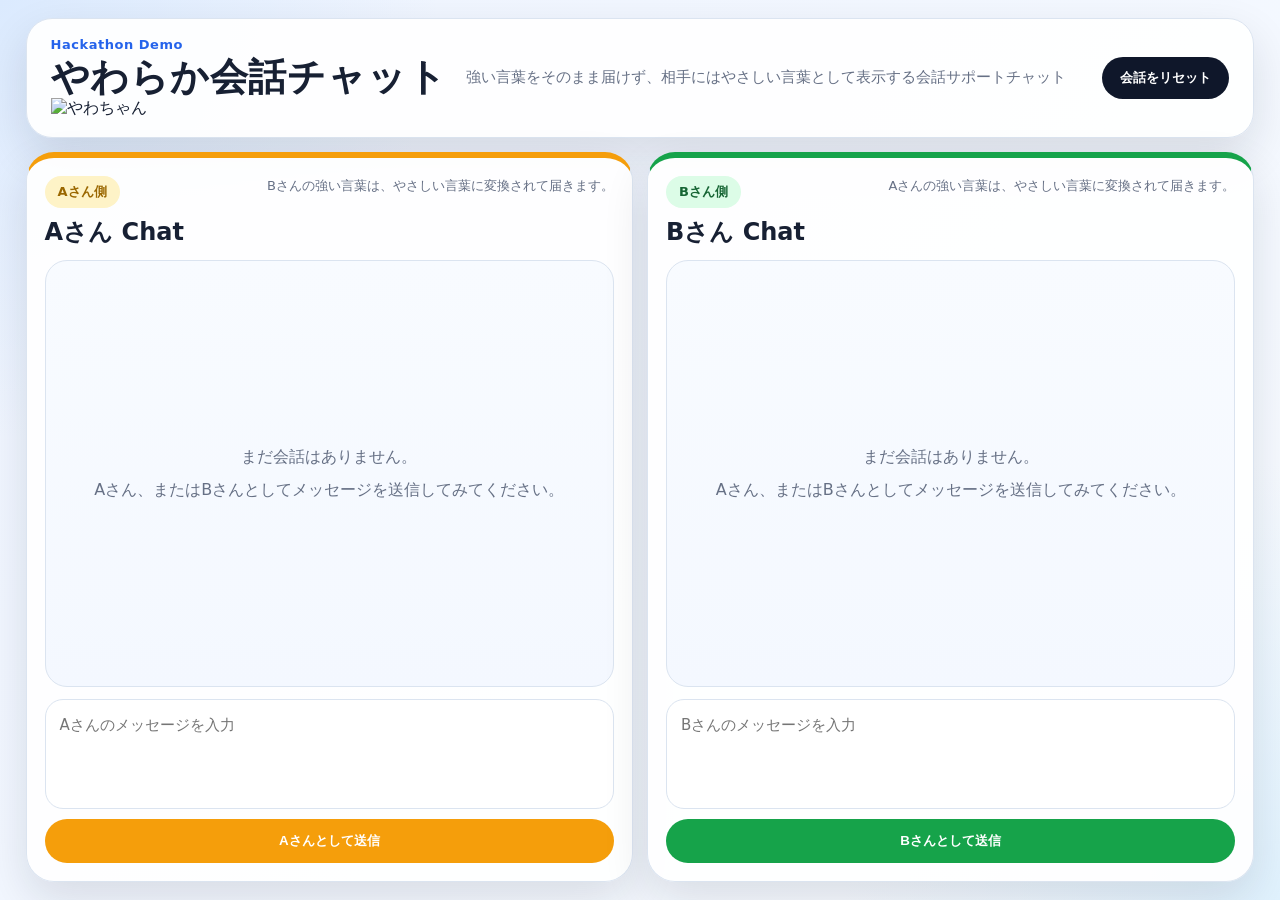
==== commit 47424b24: "Update chat titles and descriptions in index.html" ====
--- a/public/index.html
+++ b/public/index.html
@@ -10,7 +10,16 @@
   <main class="demo-page">
     <header class="top-bar">
       <div class="title-area">
-        <h1>やわちゃっと</h1>
+        <p class="eyebrow">Hackathon Demo</p>
+
+        <div class="title-row">
+          <h1>やわらか会話チャット</h1>
+          <img
+            src="yawa_chan.jpg"
+            alt="やわちゃん"
+            class="title-character"
+          />
+        </div>
       </div>
 
       <p class="concept">
@@ -28,7 +37,7 @@
         <div class="panel-header">
           <div>
             <p class="role-chip customer">Aさん側</p>
-            <h2>Aさん</h2>
+            <h2>Aさん Chat</h2>
           </div>
           <p class="panel-note">
             Bさんの強い言葉は、やさしい言葉に変換されて届きます。
@@ -55,7 +64,7 @@
         <div class="panel-header">
           <div>
             <p class="role-chip agent">Bさん側</p>
-            <h2>Bさん</h2>
+            <h2>Bさん Chat</h2>
           </div>
           <p class="panel-note">
             Aさんの強い言葉は、やさしい言葉に変換されて届きます。
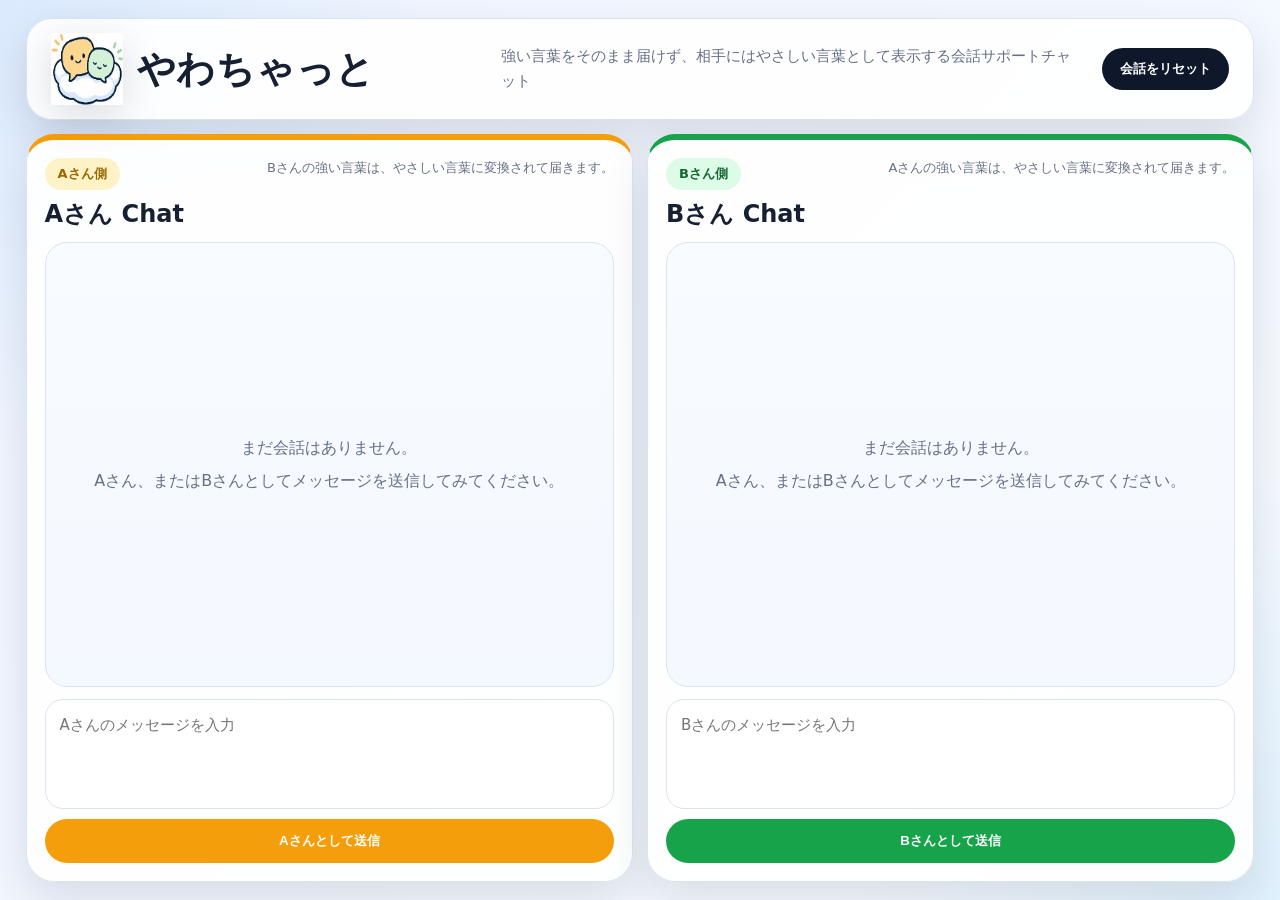
==== commit c1e2e001: "Change image source path in index.html Update image source path for consistency" ====
--- a/public/index.html
+++ b/public/index.html
@@ -3,22 +3,21 @@
 <head>
   <meta charset="UTF-8" />
   <meta name="viewport" content="width=device-width, initial-scale=1.0" />
-  <title>やわらか会話チャット</title>
+  <title>やわちゃっと</title>
   <link rel="stylesheet" href="styles.css" />
 </head>
 <body>
   <main class="demo-page">
     <header class="top-bar">
       <div class="title-area">
-        <p class="eyebrow">Hackathon Demo</p>
-
         <div class="title-row">
-          <h1>やわらか会話チャット</h1>
           <img
-            src="yawa_chan.jpg"
+            src="/images/yawa_chan.jpg"
             alt="やわちゃん"
             class="title-character"
           />
+          <h1>やわちゃっと</h1>
+
         </div>
       </div>
 
--- a/public/styles.css
+++ b/public/styles.css
@@ -56,12 +56,12 @@
   background: var(--card);
   border: 1px solid var(--line);
   border-radius: 26px;
-  padding: 18px 24px;
+  padding: 14px 24px;
   box-shadow: var(--shadow);
 }
 
 .title-area {
-  min-width: 360px;
+  min-width: 430px;
 }
 
 .eyebrow {
@@ -72,11 +72,26 @@
   letter-spacing: 0.04em;
 }
 
+.title-row {
+  display: flex;
+  align-items: center;
+  gap: 14px;
+}
+
 h1 {
   margin: 0;
   font-size: clamp(28px, 3vw, 44px);
   line-height: 1.1;
   letter-spacing: 0.02em;
+  white-space: nowrap;
+}
+
+.title-character {
+  width: 72px;
+  height: 72px;
+  object-fit: contain;
+  flex-shrink: 0;
+  filter: drop-shadow(0 10px 18px rgba(15, 23, 42, 0.14));
 }
 
 .concept {
@@ -344,6 +359,10 @@
     min-width: 0;
   }
 
+  .title-row {
+    justify-content: flex-start;
+  }
+
   .demo-grid {
     grid-template-columns: 1fr;
   }
@@ -375,6 +394,12 @@
 
   h1 {
     font-size: 30px;
+    white-space: normal;
+  }
+
+  .title-character {
+    width: 58px;
+    height: 58px;
   }
 
   .concept {
